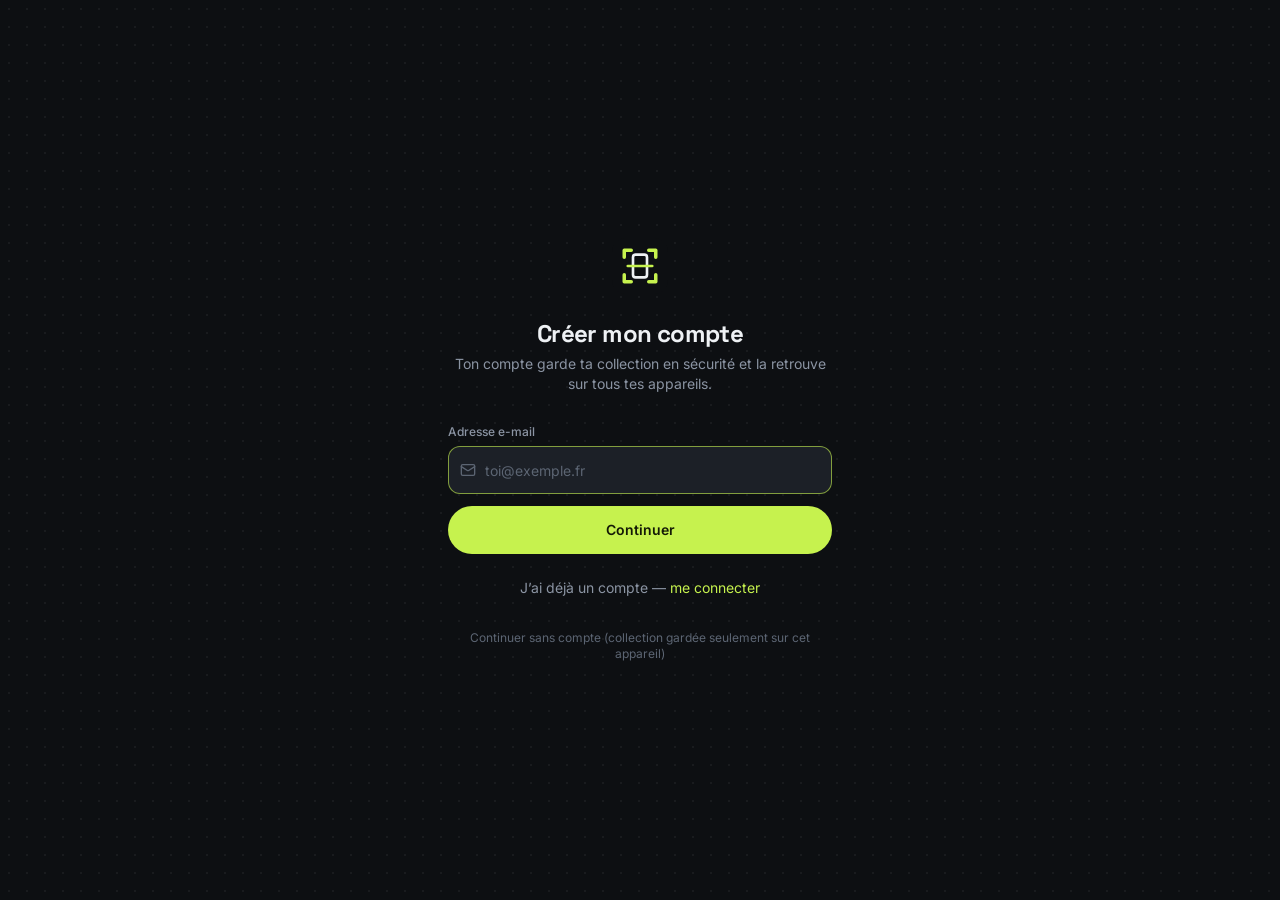
==== index.html @ 57a4b070 "LioScan web 2026-11-27T14:38" ====
<!doctype html>
<html lang="fr">
  <head>
    <meta charset="UTF-8" />
    <link rel="icon" type="image/svg+xml" href="/favicon.svg" />
    <link rel="manifest" href="/manifest.webmanifest" />
    <meta name="viewport" content="width=device-width, initial-scale=1, viewport-fit=cover" />
    <meta name="theme-color" content="#0D0F12" />
    <meta name="description" content="LioScan — scanne, cote et suis ta collection Pokémon TCG gratuitement." />
    <meta name="apple-mobile-web-app-capable" content="yes" />
    <meta name="apple-mobile-web-app-status-bar-style" content="black-translucent" />
    <link rel="preconnect" href="https://fonts.googleapis.com" />
    <link rel="preconnect" href="https://fonts.gstatic.com" crossorigin />
    <link
      href="https://fonts.googleapis.com/css2?family=Inter:wght@400;500;600;700&family=Space+Grotesk:wght@500;600;700&display=swap"
      rel="stylesheet"
    />
    <title>LioScan</title>
    <script type="module" crossorigin src="/assets/index-Bt005SBM.js"></script>
    <link rel="stylesheet" crossorigin href="/assets/index-Cx959yo9.css">
  </head>
  <body>
    <div id="root"></div>
  </body>
</html>
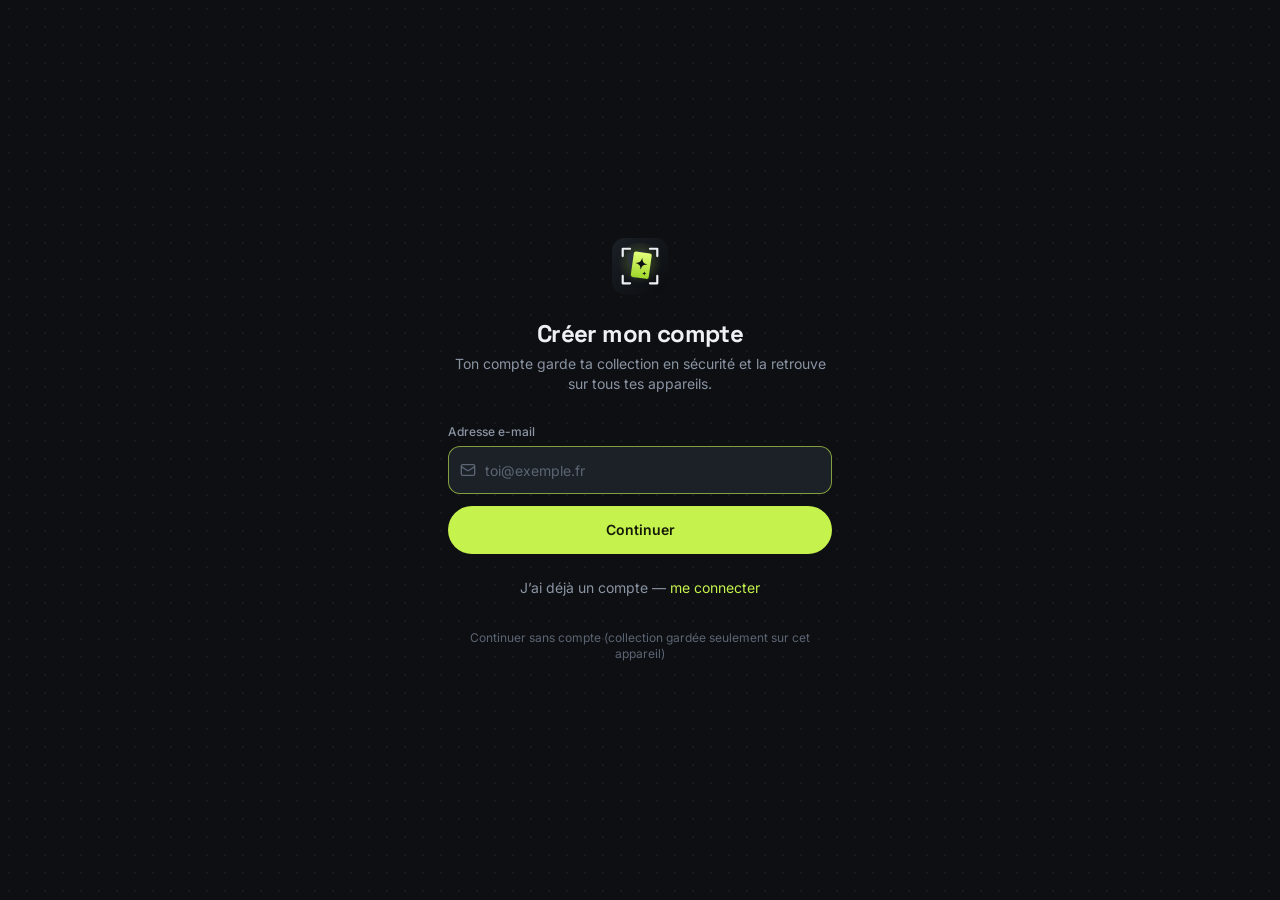
==== commit 5d5a4552: "LioScan web 2026-11-27T15:03" ====
--- a/index.html
+++ b/index.html
@@ -16,7 +16,7 @@
       rel="stylesheet"
     />
     <title>LioScan</title>
-    <script type="module" crossorigin src="/assets/index-Bt005SBM.js"></script>
+    <script type="module" crossorigin src="/assets/index-Dpvq8DQ9.js"></script>
     <link rel="stylesheet" crossorigin href="/assets/index-Cx959yo9.css">
   </head>
   <body>
